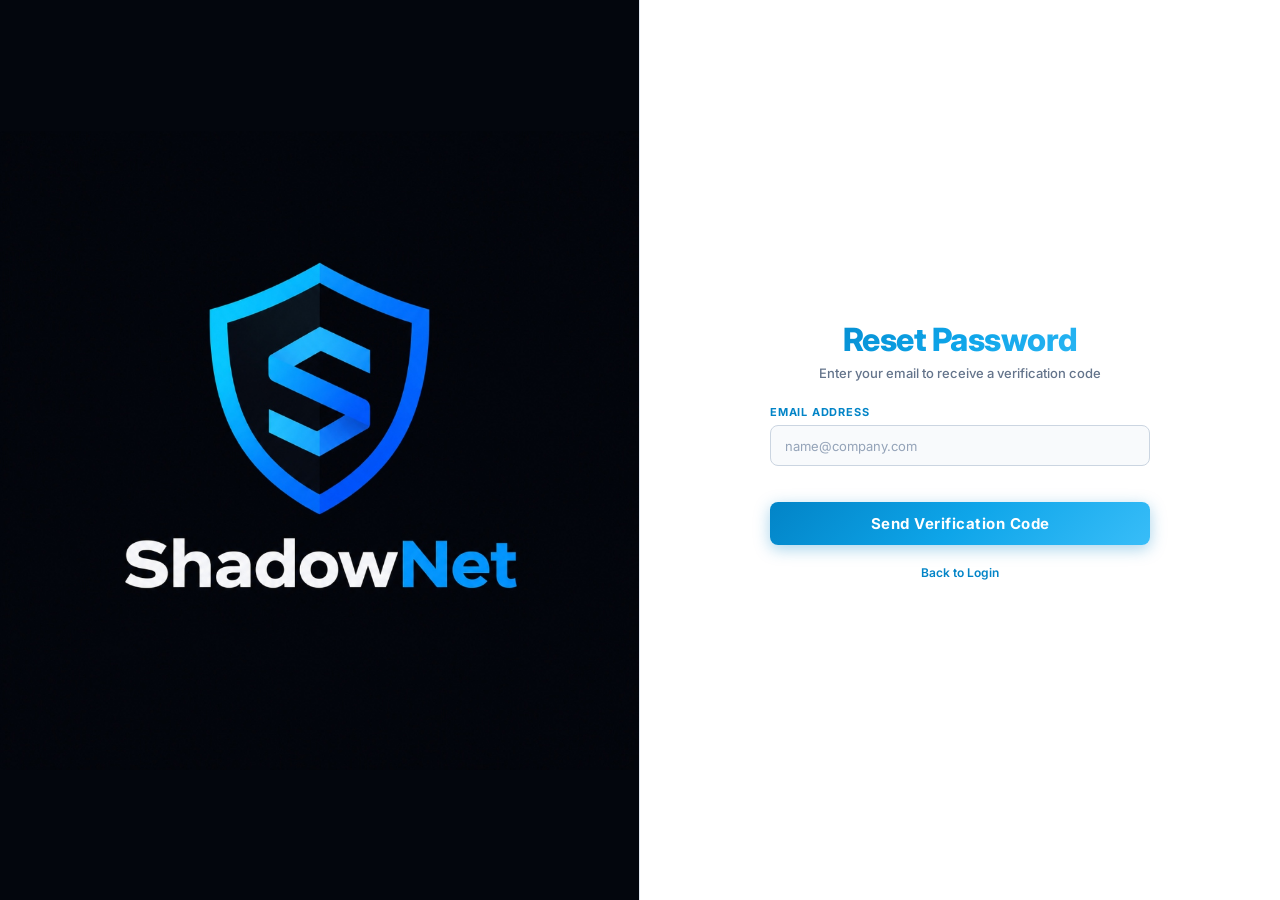
==== ShadowNet-Client/forgot-password.html @ 71306bc4 "ShadowNet: full server + client setup with auth, otp ,admin panel" ====
<!DOCTYPE html>
<html lang="en" dir="ltr">
<head>
    <!-- הגדרות דף בסיסיות -->
    <meta charset="UTF-8">
    <meta name="viewport" content="width=device-width, initial-scale=1.0">
    <title>ShadowNet - Reset Password</title>

    <!-- פונט Inter מבית Google Fonts -->
    <link rel="preconnect" href="https://fonts.googleapis.com">
    <link rel="preconnect" href="https://fonts.gstatic.com" crossorigin>
    <link href="https://fonts.googleapis.com/css2?family=Inter:wght@400;500;600;700;800&display=swap" rel="stylesheet">

    <!-- אייקונים מ-FontAwesome -->
    <link rel="stylesheet" href="https://cdnjs.cloudflare.com/ajax/libs/font-awesome/6.4.0/css/all.min.css">

    <!-- סגנון עיצוב ואייקון -->
    <link rel="icon" type="image/png" href="shadownet-shield-logo.png">
    <link rel="stylesheet" href="style.css?v=14">

    <!-- סקריפט אימות משותף -->
    <script src="validation.js?v=3"></script>
</head>
<body>

    <div class="app-card">

        <!-- חלק שמאלי: מיתוג ולוגו המגן -->
        <div class="brand-side">
            <div class="brand-content">
                <div class="logo-container">
                    <img src="shadownet-shield-logo.png" alt="ShadowNet Logo" class="brand-logo-img">
                </div>
                <p class="app-tagline">CYBER SECURITY &amp; VERIFICATION</p>
            </div>
        </div>

        <!-- חלק ימני: טופס איפוס סיסמה ב-3 שלבים -->
        <div class="login-side">

            <div class="login-header">
                <h2 class="login-title">Reset Password</h2>
                <p class="login-subtitle" id="reset-subtitle">Enter your email to receive a verification code</p>
            </div>

            <!-- הודעת סטטוס (שגיאה או הצלחה) -->
            <div id="status-message" class="status-msg" style="display: none;"></div>

            <!-- שלב 1: הזנת כתובת אימייל ושליחת קוד איפוס -->
            <form id="reset-form-step1" onsubmit="return handleSendResetCode(event)" class="login-form">

                <div class="form-field">
                    <label for="reset-email" class="field-label">Email Address</label>
                    <input type="text" id="reset-email" class="field-input"
                           placeholder="name@company.com"
                           autocomplete="email"
                           oninput="liveValidateResetEmail()"
                           onblur="liveValidateResetEmail(true)">
                    <span class="field-error" id="reset-email-error"></span>
                </div>

                <button type="submit" class="submit-btn" id="send-code-btn">Send Verification Code</button>

                <div class="back-to-login-box">
                    <a href="login.html" class="back-link">Back to Login</a>
                </div>
            </form>

            <!-- שלב 2: הזנת קוד האימות בן 6 ספרות -->
            <form id="reset-form-step2" onsubmit="return handleVerifyResetCode(event)" class="login-form" style="display: none;">

                <div class="otp-box">
                    <p class="otp-desc">
                        A 6-digit code was sent to <strong id="reset-target-email-display" class="otp-email-highlight">user@email.com</strong>
                    </p>

                    <!-- שעון ספירה לאחור של 10 דקות -->
                    <div class="otp-timer-box" id="reset-otp-timer-box">
                        <i class="fa-regular fa-clock"></i> Code expires in: <span id="reset-otp-timer-countdown">10:00</span>
                    </div>

                    <!-- 6 קוביות להזנת הקוד -->
                    <div class="otp-boxes-container" id="reset-otp-boxes" dir="ltr">
                        <input type="text" class="otp-box-digit" maxlength="1" inputmode="numeric" pattern="[0-9]" data-index="0" autocomplete="off">
                        <input type="text" class="otp-box-digit" maxlength="1" inputmode="numeric" pattern="[0-9]" data-index="1" autocomplete="off">
                        <input type="text" class="otp-box-digit" maxlength="1" inputmode="numeric" pattern="[0-9]" data-index="2" autocomplete="off">
                        <input type="text" class="otp-box-digit" maxlength="1" inputmode="numeric" pattern="[0-9]" data-index="3" autocomplete="off">
                        <input type="text" class="otp-box-digit" maxlength="1" inputmode="numeric" pattern="[0-9]" data-index="4" autocomplete="off">
                        <input type="text" class="otp-box-digit" maxlength="1" inputmode="numeric" pattern="[0-9]" data-index="5" autocomplete="off">
                    </div>

                    <!-- פעולות חזרה ושליחה חוזרת -->
                    <div class="otp-actions">
                        <button type="button" class="back-step-btn" onclick="backToResetStep1()">← Change email</button>
                        <button type="button" id="reset-resend-code-btn" class="resend-btn" onclick="resendResetOtpCode()">Resend code</button>
                    </div>
                </div>

                <button type="submit" class="submit-btn" id="reset-otp-submit-btn">Verify Code</button>
            </form>

            <!-- שלב 3: הזנת סיסמה חדשה ואישורה -->
            <form id="reset-form-step3" onsubmit="return handleSetNewPassword(event)" class="login-form" style="display: none;">

                <!-- שדה סיסמה חדשה עם סרגל חוזק -->
                <div class="form-field">
                    <label for="new-password" class="field-label">New Password</label>
                    <div class="password-box">
                        <input type="password" id="new-password" class="field-input"
                               placeholder="••••••••"
                               autocomplete="new-password"
                               oninput="liveValidateNewPassword()"
                               onblur="liveValidateNewPassword(true)">
                        <button type="button" class="eye-btn" id="new-password-eye" onclick="toggleVisibility('new-password', 'new-password-eye', event)" title="Show/Hide password" aria-label="Toggle password visibility">
                            <svg class="eye-svg" viewBox="0 0 24 24" fill="none" stroke="currentColor" stroke-width="2" stroke-linecap="round" stroke-linejoin="round">
                                <path d="M1 12s4-8 11-8 11 8 11 8-4 8-11 8-11-8-11-8z"></path>
                                <circle cx="12" cy="12" r="3"></circle>
                            </svg>
                        </button>
                    </div>
                    <!-- סרגל חוזק -->
                    <div class="pass-strength-wrap" id="pass-strength-wrap" style="display:none;">
                        <div class="pass-strength-bar">
                            <div class="pass-strength-fill" id="pass-strength-fill"></div>
                        </div>
                        <span class="pass-hint" id="pass-hint"></span>
                    </div>
                    <span class="field-error" id="new-password-error"></span>
                </div>

                <!-- שדה אישור סיסמה חדשה -->
                <div class="form-field">
                    <label for="confirm-password" class="field-label">Confirm New Password</label>
                    <div class="password-box">
                        <input type="password" id="confirm-password" class="field-input"
                               placeholder="••••••••"
                               autocomplete="new-password"
                               oninput="liveValidateConfirmPassword()"
                               onblur="liveValidateConfirmPassword(true)">
                        <button type="button" class="eye-btn" id="confirm-password-eye" onclick="toggleVisibility('confirm-password', 'confirm-password-eye', event)" title="Show/Hide password" aria-label="Toggle password visibility">
                            <svg class="eye-svg" viewBox="0 0 24 24" fill="none" stroke="currentColor" stroke-width="2" stroke-linecap="round" stroke-linejoin="round">
                                <path d="M1 12s4-8 11-8 11 8 11 8-4 8-11 8-11-8-11-8z"></path>
                                <circle cx="12" cy="12" r="3"></circle>
                            </svg>
                        </button>
                    </div>
                    <span class="field-error" id="confirm-password-error"></span>
                </div>

                <!-- כפתור שמירת סיסמה חדשה וכניסה -->
                <button type="submit" class="submit-btn" id="reset-submit-btn">Update Password &amp; Login</button>

                <div class="back-to-login-box">
                    <a href="login.html" class="back-link">Back to Login</a>
                </div>
            </form>

        </div>

    </div>

    <!-- לוגיקת JavaScript של דף איפוס הסיסמה -->
    <script>
        // כתובת השרת
        const API_BASE = (window.location.port === '5000') ? window.location.origin : 'http://localhost:5000';

        let pendingResetEmail = ""; // האימייל שעבורו מאפסים
        let verifiedResetCode = ""; // הקוד שאומת

        // הצגת הודעת סטטוס
        function showMessage(text, isError = false) {
            const msgEl = document.getElementById("status-message");
            if (msgEl) {
                msgEl.innerText = text;
                msgEl.className = "status-msg " + (isError ? "status-error" : "status-success");
                msgEl.style.display = "block";
            }
        }

        // בדיקת תקינות אימייל בזמן אמת (שלב 1)
        function liveValidateResetEmail(force = false) {
            const el = document.getElementById("reset-email");
            const err = document.getElementById("reset-email-error");
            const val = el.value.trim();

            if (!val) {
                if (force) { setFieldError(el, err, "Please enter your email address"); return false; }
                clearField(el, err); return true;
            }

            const check = isValidEmail(val);
            if (!check.ok) {
                setFieldError(el, err, check.msg);
                return false;
            }
            setFieldOk(el, err);
            return true;
        }

        // בדיקת תקינות סיסמה חדשה בזמן אמת (שלב 3)
        function liveValidateNewPassword(force = false) {
            const el = document.getElementById("new-password");
            const err = document.getElementById("new-password-error");
            const wrap = document.getElementById("pass-strength-wrap");
            const fill = document.getElementById("pass-strength-fill");
            const hint = document.getElementById("pass-hint");
            const val = el.value;

            if (!val) {
                wrap.style.display = 'none';
                if (force) { setFieldError(el, err, "Password is required"); return false; }
                clearField(el, err); return true;
            }

            const check = validatePasswordRules(val);
            if (!check.ok) {
                wrap.style.display = 'none';
                setFieldError(el, err, check.msg);
                return false;
            }

            // עדכון סרגל חוזק
            wrap.style.display = 'block';
            fill.style.width = (check.score / 5 * 100) + '%';
            fill.style.background = check.strength.color;
            hint.innerText = check.strength.label;
            hint.style.color = check.strength.color;

            setFieldOk(el, err);
            liveValidateConfirmPassword();
            return true;
        }

        // בדיקת התאמת אישור סיסמה חדשה (שלב 3)
        function liveValidateConfirmPassword(force = false) {
            const el = document.getElementById("confirm-password");
            const err = document.getElementById("confirm-password-error");
            const passVal = document.getElementById("new-password").value;
            const val = el.value;

            if (!val) {
                if (force) { setFieldError(el, err, "Please confirm your password"); return false; }
                clearField(el, err); return true;
            }
            if (val !== passVal) {
                setFieldError(el, err, "Passwords do not match");
                return false;
            }
            setFieldOk(el, err);
            return true;
        }

        // שלב 1: שליחת קוד אימות לאיפוס סיסמה
        async function handleSendResetCode(event) {
            event.preventDefault();

            if (!liveValidateResetEmail(true)) {
                return false;
            }

            const email = document.getElementById("reset-email").value.trim();
            const btn = document.getElementById("send-code-btn");

            btn.disabled = true;
            btn.innerText = "Sending code...";

            try {
                const response = await fetch(`${API_BASE}/api/auth/reset-send-code`, {
                    method: 'POST',
                    headers: { 'Content-Type': 'application/json' },
                    body: JSON.stringify({ email: email })
                });

                const data = await response.json();

                if (response.ok && data.success) {
                    pendingResetEmail = email;
                    document.getElementById("reset-target-email-display").innerText = email;
                    document.getElementById("reset-form-step1").style.display = "none";
                    document.getElementById("reset-form-step2").style.display = "block";
                    document.getElementById("reset-subtitle").innerText = "Enter the 6-digit code sent to your email";
                    showMessage("✓ Verification code sent! Check your email inbox.", false);

                    setupResetOtpBoxes("reset-otp-boxes", () => {
                        document.getElementById("reset-otp-submit-btn").focus();
                    });
                    startResetOtpCountdown();
                } else {
                    showMessage("✗ " + (data.message || "Error sending verification code."), true);
                    btn.disabled = false;
                    btn.innerText = "Send Verification Code";
                }
            } catch (err) {
                console.error(err);
                showMessage("✗ Connection error: " + err.message, true);
                btn.disabled = false;
                btn.innerText = "Send Verification Code";
            }

            return false;
        }

        // שלב 2: אימות קוד האיפוס בלבד
        async function handleVerifyResetCode(event) {
            event.preventDefault();

            const code = getResetEnteredOtp("reset-otp-boxes");
            const btn = document.getElementById("reset-otp-submit-btn");

            if (!code || code.length !== 6) {
                showMessage("Please enter all 6 digits.", true);
                return false;
            }

            btn.disabled = true;
            btn.innerText = "Verifying code...";

            try {
                const response = await fetch(`${API_BASE}/api/auth/verify-reset-code`, {
                    method: 'POST',
                    headers: { 'Content-Type': 'application/json' },
                    body: JSON.stringify({ email: pendingResetEmail, code: code })
                });

                const data = await response.json();

                if (response.ok && data.success) {
                    verifiedResetCode = code;
                    if (resetOtpTimerInterval) clearInterval(resetOtpTimerInterval);

                    document.getElementById("reset-form-step2").style.display = "none";
                    document.getElementById("reset-form-step3").style.display = "block";
                    document.getElementById("reset-subtitle").innerText = "Create your new password below";
                    showMessage("✓ Code verified successfully! Now choose your new password.", false);
                    setTimeout(() => document.getElementById("new-password").focus(), 100);
                } else {
                    showMessage("✗ " + (data.message || "Invalid or expired code. Please try again."), true);
                    btn.disabled = false;
                    btn.innerText = "Verify Code";
                }
            } catch (err) {
                console.error(err);
                showMessage("✗ Connection error: " + err.message, true);
                btn.disabled = false;
                btn.innerText = "Verify Code";
            }

            return false;
        }

        // שלב 3: שמירת סיסמה חדשה במסד הנתונים
        async function handleSetNewPassword(event) {
            event.preventDefault();

            const passOk = liveValidateNewPassword(true);
            const confirmOk = liveValidateConfirmPassword(true);
            if (!passOk || !confirmOk) {
                showMessage("Please fix the highlighted errors above.", true);
                return false;
            }

            const pass = document.getElementById("new-password").value;
            const btn = document.getElementById("reset-submit-btn");

            btn.disabled = true;
            btn.innerText = "Updating password...";

            try {
                const response = await fetch(`${API_BASE}/api/auth/reset-password`, {
                    method: 'POST',
                    headers: { 'Content-Type': 'application/json' },
                    body: JSON.stringify({
                        email: pendingResetEmail,
                        code: verifiedResetCode,
                        newPassword: pass
                    })
                });

                const data = await response.json();

                if (response.ok && data.success) {
                    showMessage("✓ Password updated successfully! Redirecting to login...", false);
                    setTimeout(() => {
                        window.location.href = "login.html";
                    }, 1400);
                } else {
                    showMessage("✗ " + (data.message || "Error updating password."), true);
                    btn.disabled = false;
                    btn.innerText = "Update Password & Login";
                }
            } catch (err) {
                console.error(err);
                showMessage("✗ Connection error: " + err.message, true);
                btn.disabled = false;
                btn.innerText = "Update Password & Login";
            }

            return false;
        }

        // ניהול טיימר ספירה לאחור של 10 דקות עבור קוד האיפוס
        let resetOtpTimerSeconds = 600;
        let resetOtpTimerInterval = null;

        function startResetOtpCountdown() {
            if (resetOtpTimerInterval) clearInterval(resetOtpTimerInterval);
            resetOtpTimerSeconds = 600;
            updateResetOtpTimerDisplay();

            const timerBox = document.getElementById("reset-otp-timer-box");
            if (timerBox) timerBox.className = "otp-timer-box";
            setResetOtpInputsDisabled(false);

            resetOtpTimerInterval = setInterval(() => {
                resetOtpTimerSeconds--;
                updateResetOtpTimerDisplay();

                if (resetOtpTimerSeconds <= 60 && resetOtpTimerSeconds > 0 && timerBox) {
                    timerBox.classList.add("timer-warning");
                }

                if (resetOtpTimerSeconds <= 0) {
                    clearInterval(resetOtpTimerInterval);
                    resetOtpTimerInterval = null;
                    if (timerBox) {
                        timerBox.classList.remove("timer-warning");
                        timerBox.classList.add("timer-expired");
                    }
                    setResetOtpInputsDisabled(true);
                    showMessage("⚠️ Verification code expired. Please click 'Resend code'.", true);
                }
            }, 1000);
        }

        function updateResetOtpTimerDisplay() {
            const countdownEl = document.getElementById("reset-otp-timer-countdown");
            if (!countdownEl) return;
            const mins = Math.floor(Math.max(0, resetOtpTimerSeconds) / 60);
            const secs = Math.max(0, resetOtpTimerSeconds) % 60;
            countdownEl.innerText = `${mins.toString().padStart(2, '0')}:${secs.toString().padStart(2, '0')}`;
        }

        function setResetOtpInputsDisabled(disabled) {
            const digits = document.querySelectorAll("#reset-otp-boxes .otp-box-digit");
            digits.forEach(d => d.disabled = disabled);
            const btn = document.getElementById("reset-otp-submit-btn");
            if (btn) btn.disabled = disabled;
        }

        // אתחול 6 קוביות הקוד
        function setupResetOtpBoxes(containerId, onCompleteCallback) {
            const container = document.getElementById(containerId);
            if (!container) return;
            const inputs = container.querySelectorAll(".otp-box-digit");

            inputs.forEach((input, index) => {
                input.value = "";
                input.classList.remove("filled");
                input.disabled = false;

                input.oninput = () => {
                    const val = input.value.replace(/[^0-9]/g, "");
                    input.value = val ? val[val.length - 1] : "";
                    if (input.value) {
                        input.classList.add("filled");
                        if (index < inputs.length - 1) inputs[index + 1].focus();
                    } else {
                        input.classList.remove("filled");
                    }
                    const fullCode = getResetEnteredOtp(containerId);
                    if (fullCode.length === 6 && onCompleteCallback) onCompleteCallback(fullCode);
                };

                input.onkeydown = (e) => {
                    if (e.key === "Backspace") {
                        if (!input.value && index > 0) {
                            inputs[index - 1].value = "";
                            inputs[index - 1].classList.remove("filled");
                            inputs[index - 1].focus();
                        } else {
                            input.value = "";
                            input.classList.remove("filled");
                        }
                    } else if (e.key === "ArrowLeft" && index > 0) {
                        inputs[index - 1].focus();
                    } else if (e.key === "ArrowRight" && index < inputs.length - 1) {
                        inputs[index + 1].focus();
                    }
                };

                input.onpaste = (e) => {
                    e.preventDefault();
                    const pasteData = (e.clipboardData || window.clipboardData).getData("text").replace(/[^0-9]/g, "");
                    if (pasteData) {
                        inputs.forEach((box, idx) => {
                            box.value = idx < pasteData.length ? pasteData[idx] : "";
                            box.classList.toggle("filled", !!box.value);
                        });
                        const nextFocus = Math.min(pasteData.length, inputs.length - 1);
                        inputs[nextFocus].focus();
                        const fullCode = getResetEnteredOtp(containerId);
                        if (fullCode.length === 6 && onCompleteCallback) onCompleteCallback(fullCode);
                    }
                };
            });

            setTimeout(() => inputs[0].focus(), 100);
        }

        function getResetEnteredOtp(containerId) {
            const container = document.getElementById(containerId);
            if (!container) return "";
            let code = "";
            container.querySelectorAll(".otp-box-digit").forEach(inp => code += inp.value);
            return code;
        }

        // חזרה לשלב 1 (הזנת אימייל)
        function backToResetStep1() {
            if (resetOtpTimerInterval) clearInterval(resetOtpTimerInterval);
            document.getElementById("reset-form-step2").style.display = "none";
            document.getElementById("reset-form-step1").style.display = "block";
            document.getElementById("reset-subtitle").innerText = "Enter your email to receive a verification code";
            const btn = document.getElementById("send-code-btn");
            btn.disabled = false;
            btn.innerText = "Send Verification Code";
            const msgEl = document.getElementById("status-message");
            if (msgEl) msgEl.style.display = "none";
        }

        // שליחת קוד חוזרת
        async function resendResetOtpCode() {
            const resendBtn = document.getElementById("reset-resend-code-btn");
            resendBtn.disabled = true;
            resendBtn.innerText = "Sending...";

            try {
                const response = await fetch(`${API_BASE}/api/auth/resend-code`, {
                    method: 'POST',
                    headers: { 'Content-Type': 'application/json' },
                    body: JSON.stringify({ email: pendingResetEmail, purpose: 'reset' })
                });
                const data = await response.json();
                if (response.ok && data.success) {
                    showMessage("✓ A new verification code was sent to your email!", false);
                    startResetOtpCountdown();
                    setupResetOtpBoxes("reset-otp-boxes");
                } else {
                    showMessage("✗ " + (data.message || "Error resending code."), true);
                }
            } catch (err) {
                showMessage("✗ Connection error: " + err.message, true);
            }

            setTimeout(() => {
                resendBtn.disabled = false;
                resendBtn.innerText = "Resend code";
            }, 5000);
        }
    </script>

</body>
</html>
---- ShadowNet-Client/style.css ----
* { /* איפוס כללי לכל הרכיבים בדף */
    box-sizing: border-box; /* הכללת מסגרות ושוליים בחישוב גודל הרכיב */
    margin: 0; /* איפוס שוליים חיצוניים */
    padding: 0; /* איפוס שוליים פנימיים */
    font-family: 'Inter', -apple-system, BlinkMacSystemFont, sans-serif; /* הגדרת הפונט הראשי */
}

html, body { /* הגדרת ממדי המסך הראשי של הדפדפן */
    width: 100vw; /* רוחב מסך מלא */
    height: 100vh; /* גובה מסך מלא מדויק */
    max-height: 100vh; /* מניעת חריגת גובה */
    overflow: hidden; /* מניעה מוחלטת של פסי גלילה במסך */
    background-color: #ffffff; /* רקע בסיסי */
}

body { /* עיצוב גוף המסמך הראשי */
    display: flex; /* שימוש ב-Flexbox לפריסה אופקית */
    width: 100vw; /* רוחב מלא של החלון */
    height: 100vh; /* גובה מלא של החלון */
    overflow: hidden; /* ביטול גלילה */
}

.app-card { /* מעטפת המערכת הראשית הפרוסה על כל המסך (חלוקה שווה: 50% תמונה, 50% לוגין) */
    display: flex; /* הצגת שני החצאים זה לצד זה */
    width: 100vw; /* פריסה על 100% מרוחב החלון */
    height: 100vh; /* פריסה על 100% מגובה החלון */
    border-radius: 0; /* ללא פינות מעוגלות */
    box-shadow: none; /* ללא צל חיצוני */
    border: none; /* ללא מסגרות */
    overflow: hidden; /* מניעת גלילה */
}

/* ========================================================================= */
/* אזור שמאל - בדיוק 50% מהמסך עם הלוגו החדש (מגן ShadowNet) */
/* ========================================================================= */
.brand-side { /* צד שמאל - תופס בדיוק חצי מסך */
    width: 50vw; /* בדיוק 50% מרוחב המסך לחלוקת חצי-חצי */
    flex: 0 0 50vw; /* קיבוע רוחב של 50% בדיוק ללא כיווץ */
    height: 100vh; /* גובה מסך מלא */
    background-color: #03060d; /* צבע שחור התואם בדיוק את רקע תמונת הלוגו */
    display: flex; /* תצוגת פלקס */
    flex-direction: column; /* סידור אנכי */
    justify-content: center; /* מרכוז אנכי */
    align-items: center; /* מרכוז אופקי */
    position: relative; /* מיקום יחסי עבור שכבות */
    overflow: hidden; /* חיתוך תוכן חורג */
    padding: 0; /* ללא ריווח פנימי */
    border-right: 1px solid #e2e8f0; /* קו הפרדה עדין ונקי בדיוק באמצע המסך */
}

.brand-content { /* מעטפת שקופה שמכסה את כל הצד השמאלי */
    width: 100%; /* רוחב מלא של הצד השמאלי */
    height: 100%; /* גובה מלא של הצד השמאלי */
    display: flex; /* תצוגת פלקס */
    flex-direction: column; /* סידור אנכי */
    justify-content: center; /* מרכוז אנכי */
    align-items: center; /* מרכוז אופקי */
    position: relative; /* מיקום יחסי */
}

.logo-container { /* מיכל הלוגו שממלא את כל הצד השמאלי */
    width: 100%; /* רוחב מלא */
    height: 100%; /* גובה מלא */
    display: flex; /* מרכוז בפלקס */
    justify-content: center; /* מרכוז אופקי */
    align-items: center; /* מרכוז אנכי */
    position: absolute; /* מיקום מוחלט כדי למלא את כל השטח */
    top: 0; /* הצמדה לראש */
    left: 0; /* הצמדה לשמאל */
}

.brand-logo-img { /* תמונת הלוגו החדשה עם המגן של ShadowNet */
    width: 100%; /* רוחב מלא */
    height: 100%; /* גובה מלא */
    object-fit: contain; /* הצגת כל הלוגו בשלמותו במרכז ללא חיתוך */
    object-position: center; /* מרכוז מושלם של התמונה */
    display: block; /* תצוגת בלוק */
}

.app-tagline { /* כיתוב סלוגן בתחתית הלוגו במידת הצורך */
    display: none; /* מוסתר כדי להבטיח מראה נקי וממוקד בלוגו */
}

/* ========================================================================= */
/* אזור ימין - בדיוק 50% מהמסך, רקע לבן עם טופס התחברות צר, אלגנטי ומדויק */
/* ========================================================================= */
.login-side { /* צד ימין - בדיוק 50% מהמסך, רקע לבן נקי */
    width: 50vw; /* בדיוק 50% מרוחב המסך לחלוקת חצי-חצי */
    flex: 0 0 50vw; /* קיבוע רוחב של 50% בדיוק ללא כיווץ */
    height: 100vh; /* גובה מסך מלא */
    background-color: #ffffff; /* רקע לבן נקי כפי שביקשת */
    display: flex; /* סידור בפלקס */
    flex-direction: column; /* סידור אנכי */
    justify-content: center; /* מרכוז מושלם לגובה ללא צורך בגלילה */
    align-items: center; /* מרכוז אופקי של הטופס הצר במרכז החצי הימני */
    padding: 20px 40px; /* ריווח פנימי נעים */
    overflow: hidden; /* מניעה מוחלטת של פסי גלילה */
    position: relative; /* מיקום יחסי */
}

.login-header { /* אזור הכותרת של הטופס - צר וממורכז */
    width: 100%; /* רוחב מלא של המיכל */
    max-width: 380px; /* רוחב צר ואלגנטי לבקשתך */
    text-align: center; /* יישור למרכז */
    margin-bottom: 24px; /* מרווח תחתון עדין */
}

.login-title { /* כותרת ראשית מעוצבת בצבעי מדרג הלוגו של ShadowNet */
    font-size: 32px; /* גודל פונט מאוזן ומרשים */
    font-weight: 800; /* עובי מודגש מאוד */
    background: linear-gradient(135deg, #0284c7 0%, #0ea5e9 50%, #38bdf8 100%); /* מדרג צבעי הלוגו הכחול */
    -webkit-background-clip: text; /* חיתוך הרקע לתוך הטקסט */
    -webkit-text-fill-color: transparent; /* הפיכת הפונט לשקוף עבור הגרדיאנט */
    background-clip: text; /* תמיכה סטנדרטית */
    letter-spacing: -0.5px; /* צפיפות אותיות מודרנית */
    margin-bottom: 6px; /* מרווח תחתון */
}

.login-subtitle { /* תת כותרת מתחת לשם המערכת */
    font-size: 13px; /* גודל טקסט עדין וקריא */
    color: #64748b; /* צבע אפור אלגנטי על רקע לבן */
    font-weight: 500; /* עובי פונט בינוני */
}

.signup-link { /* קישור מעבר בין הדפים */
    color: #0284c7; /* צבע כחול מותאם בדיוק ללוגו */
    font-weight: 700; /* עובי מודגש */
    text-decoration: none; /* ללא קו תחתון */
    transition: color 0.2s ease; /* מעבר חלק */
}

.signup-link:hover { /* מעבר עכבר על הקישור */
    color: #0ea5e9; /* גוון תכלת בהיר יותר */
    text-decoration: underline; /* קו תחתון בריחוף */
}

.login-form { /* טופס ההתחברות וההרשמה - צר ומדויק */
    width: 100%; /* רוחב מלא של המיכל */
    max-width: 380px; /* רוחב צר ואלגנטי כפי שביקשת */
}

.form-field { /* מעטפת שדה קלט */
    width: 100%; /* רוחב מלא */
    text-align: left; /* יישור לשמאל לשדות אנגלית */
    margin-bottom: 15px; /* מרווח תחתון מותאם ללא גלילה */
}

.field-label { /* תווית מעל שדה הקלט - בצבע כחול הלוגו */
    display: block; /* שורה נפרדת */
    font-size: 11px; /* גודל טקסט עדין ומדויק */
    font-weight: 700; /* עובי מודגש */
    color: #0284c7; /* צבע כחול הלוגו */
    margin-bottom: 6px; /* מרווח מהשדה */
    text-transform: uppercase; /* אותיות גדולות באנגלית */
    letter-spacing: 0.8px; /* רווח אותיות יוקרתי */
}

.password-box { /* מעטפת שדה סיסמה עם אייקון עין */
    position: relative; /* מיקום יחסי להצבת העין */
    display: flex; /* סידור אופקי */
    align-items: center; /* מרכוז אנכי */
    width: 100%; /* רוחב מלא */
}

.password-box .field-input { /* שדה סיסמה בתוך המעטפת - מרווח לאייקון העין */
    padding-right: 42px; /* מרווח ימני כדי שהעין לא תכסה את הטקסט */
}

.field-input { /* שדות הזנת המידע - עיצוב נקי וצר על רקע לבן */
    width: 100%; /* רוחב מלא */
    padding: 11px 14px; /* ריווח פנימי נוח */
    background-color: #f8fafc; /* רקע אפור בהיר מאוד על לבן */
    border: 1.5px solid #cbd5e1; /* מסגרת אפורה עדינה */
    border-radius: 8px; /* פינות מעוגלות */

    font-size: 14px; /* גודל פונט הקלדה */
    color: #0f172a; /* צבע טקסט כהה קריא וברור על רקע לבן */
    outline: none; /* הסרת מסגרת דפדפן ברירת מחדל */
    transition: all 0.2s ease; /* אנימציית מעבר חלקה */
}

/* ביטול אייקון העין השחור המובנה של דפדפני Edge ו-Windows */
.field-input::-ms-reveal,
.field-input::-ms-clear {
    display: none !important;
    width: 0 !important;
    height: 0 !important;
}

/* ביטול כפתורי מילוי אוטומטי מובנים */
.field-input::-webkit-contacts-auto-fill-button,
.field-input::-webkit-credentials-auto-fill-button {
    visibility: hidden;
    pointer-events: none;
    position: absolute;
    right: 0;
}

.field-input::placeholder { /* עיצוב טקסט הרמז בתוך השדה */
    color: #94a3b8; /* צבע אפור אלגנטי */
    font-size: 13px; /* גודל טקסט הרמז */
}

.field-input:focus { /* בעת פוקוס והקלדה בשדה */
    border-color: #0284c7; /* מסגרת כחולה בוהקת בצבע הלוגו */
    background-color: #ffffff; /* רקע לבן צח בפוקוס */
    box-shadow: 0 0 0 3px rgba(2, 132, 199, 0.15); /* הילה כחולה עדינה */
}

.eye-btn { /* כפתור הצגה והסתרת סיסמה - כפתור לחיץ נקי ומדויק */
    position: absolute; /* מיקום מוחלט בתוך שדה הסיסמה */
    right: 10px; /* הצמדה לצד ימין של השדה */
    top: 50%; /* מרכוז אנכי מדויק */
    transform: translateY(-50%); /* קיזוז אנכי */
    cursor: pointer; /* סמן לחיצה */
    color: #0284c7; /* צבע כחול הלוגו של ShadowNet */
    padding: 6px; /* שטח לחיצה נוח */
    z-index: 25; /* שכבה עליונה מעל שדה הקלט */
    pointer-events: auto; /* מאפשר לחיצה ישירה */
    background: transparent; /* ללא רקע */
    border: none; /* ללא מסגרת */
    outline: none; /* ללא קו מתאר */
    display: inline-flex; /* תצוגת פלקס */
    align-items: center; /* מרכוז אנכי */
    justify-content: center; /* מרכוז אופקי */
    border-radius: 6px; /* פינות מעוגלות */
    transition: all 0.2s ease; /* מעבר חלק בריחוף */
    user-select: none; /* מניעת בחירת טקסט */
    -webkit-user-select: none; /* תמיכה בדפדפני וובקיט */
}

.eye-btn:hover { /* בריחוף מעל כפתור העין */
    color: #0284c7; /* כחול הלוגו */
    background-color: rgba(2, 132, 199, 0.1); /* רקע תכלת שקוף עדין */
}

.eye-svg { /* עיצוב אייקון ה-SVG הפנימי של העין */
    width: 20px; /* רוחב האייקון */
    height: 20px; /* גובה האייקון */
    pointer-events: none; /* מניעת חסימת לחיצה על הכפתור */
    stroke: currentColor; /* צבע קו תואם לצבע הכפתור */
}



.options-row { /* שורת אפשרויות זכור אותי ושכחתי סיסמה */
    display: flex; /* סידור אופקי */
    justify-content: space-between; /* פיזור לקצוות */
    align-items: center; /* מרכוז אנכי */
    font-size: 12px; /* גודל טקסט */
    margin-bottom: 18px; /* מרווח תחתון */
    width: 100%; /* רוחב מלא */
}

.forgot-link { /* קישור לשכחתי סיסמה */
    color: #0284c7; /* צבע כחול הלוגו */
    text-decoration: none; /* ללא קו תחתון */
    font-weight: 600; /* עובי מודגש */
    transition: color 0.2s ease; /* מעבר חלק */
}

.forgot-link:hover { /* מעבר עכבר על קישור שכחתי סיסמה */
    color: #0ea5e9; /* תכלת בהיר */
    text-decoration: underline; /* קו תחתון */
}

.remember-box { /* תיבת זכור אותי */
    display: flex; /* סידור אופקי */
    align-items: center; /* מרכוז אנכי */
    gap: 7px; /* מרווח בין הצ'קבוקס לטקסט */
    color: #475569; /* צבע אפור כהה קריא על רקע לבן */
    cursor: pointer; /* סמן לחיצה */
}

.remember-label { /* טקסט זכור אותי */
    user-select: none; /* מניעת בחירת טקסט */
    font-size: 12px; /* גודל טקסט */
    font-weight: 500; /* עובי פונט */
}

.remember-checkbox { /* תיבת הסימון */
    cursor: pointer; /* סמן לחיצה */
    accent-color: #0284c7; /* צבע כחול הלוגו */
    width: 15px; /* רוחב */
    height: 15px; /* גובה */
}

.submit-btn { /* כפתור שליחת הטופס הראשי - מעוצב בגרדיאנט הלוגו של ShadowNet */
    width: 100%; /* רוחב מלא */
    padding: 12px 18px; /* ריווח פנימי מדויק */
    background: linear-gradient(135deg, #0284c7 0%, #0ea5e9 50%, #38bdf8 100%); /* גרדיאנט הצבעים המדויק של הלוגו */
    color: #ffffff; /* טקסט לבן ברור */
    border: none; /* ללא מסגרת */
    border-radius: 8px; /* פינות מעוגלות */
    font-size: 15px; /* גודל פונט ברור */
    font-weight: 700; /* עובי מודגש */
    cursor: pointer; /* סמן יד */
    transition: all 0.25s ease; /* מעבר חלק */
    box-shadow: 0 4px 16px rgba(2, 132, 199, 0.35); /* צל כחול עדין */
    letter-spacing: 0.5px; /* רווח אותיות */
}

.submit-btn:hover { /* מעבר עכבר על כפתור השליחה */
    background: linear-gradient(135deg, #0369a1 0%, #0284c7 50%, #0ea5e9 100%); /* שינוי מדרג צבעים */
    box-shadow: 0 6px 22px rgba(2, 132, 199, 0.5); /* חיזוק הצל */
    transform: translateY(-2px); /* הגבהה קלה */
}

.submit-btn:disabled { /* כפתור מושבת בעת טעינה */
    background: #cbd5e1; /* צבע אפור בהיר */
    color: #94a3b8; /* טקסט אפור */
    cursor: not-allowed; /* ללא סמן לחיצה */
    box-shadow: none; /* ביטול צל */
    transform: none; /* ביטול הגבהה */
}

/* ========================================================================= */
/* שלב אימות קוד דוא"ל (Email OTP) - מעוצב נקי ואלגנטי כמו דף התחברות רגיל */
/* ========================================================================= */
.otp-box { /* תיבת אימות ה-OTP - עיצוב נקי ויוקרתי המשתלב בטופס */
    background: transparent; /* רקע שקוף נקי להשתלבות מלאה ברקע הלבן */
    border: none; /* ללא מסגרת מגושמת */
    border-radius: 0; /* ללא עיגול חיצוני */
    padding: 0; /* ללא ריפוד מיותר */
    margin-bottom: 20px; /* מרווח תחתון עדין */
    text-align: center; /* יישור למרכז */
    width: 100%; /* רוחב מלא של המיכל */
}

.otp-title { /* כותרת אימות הדוא"ל */
    font-size: 15px; /* גודל פונט מאוזן */
    font-weight: 700; /* עובי מודגש */
    color: #0284c7; /* צבע כחול הלוגו */
    margin-bottom: 6px; /* מרווח תחתון */
    text-transform: uppercase; /* אותיות מודגשות */
    letter-spacing: 0.5px; /* ריווח אותיות */
}

.otp-desc { /* הסבר על קוד האימות */
    font-size: 13px; /* גודל טקסט ברור וקריא */
    color: #64748b; /* צבע אפור אלגנטי על רקע לבן */
    margin-bottom: 12px; /* מרווח תחתון */
    line-height: 1.5; /* גובה שורה מרווח */
    direction: ltr; /* כיווניות שמאל-ימין למניעת היפוך סימני פיסוק */
    text-align: center; /* מרכוז הטקסט */
}

.otp-email-highlight { /* הדגשת כתובת המייל */
    font-weight: 700; /* עובי מודגש */
    color: #0284c7; /* צבע כחול הלוגו */
    word-break: break-all; /* שבירת מילים תקינה */
}

.otp-boxes-container { /* מעטפת ששת קוביות הקוד הנפרדות */
    display: flex; /* סידור אופקי בפלקס */
    justify-content: center; /* מרכוז אופקי של ששת הקוביות */
    align-items: center; /* מרכוז אנכי */
    gap: 8px; /* מרווח מדויק בין כל קובייה לקובייה */
    direction: ltr; /* כיווניות משמאל לימין לספרות הקוד */
    margin: 16px 0; /* מרווח עליון ותחתון */
    width: 100%; /* רוחב מלא */
}

.otp-box-digit { /* קובייה בודדת עבור ספרה אחת של קוד האימות */
    width: 46px; /* רוחב הקובייה */
    height: 54px; /* גובה הקובייה */
    font-size: 24px; /* גודל פונט הספרה */
    font-weight: 800; /* עובי מודגש מאוד לספרה */
    text-align: center; /* מרכוז מושלם של הספרה בתוך הקובייה */
    font-family: Consolas, monospace; /* פונט מונוספייס מתמטי */
    border: 1.5px solid #cbd5e1; /* מסגרת ברירת מחדל אפורה נקייה */
    border-radius: 10px; /* פינות מעוגלות מודרניות */
    color: #0284c7; /* צבע הספרה בכחול הלוגו של ShadowNet */
    background-color: #f8fafc; /* רקע עדין ויוקרתי */
    outline: none; /* הסרת מסגרת דפדפן ברירת מחדל */
    transition: all 0.2s ease; /* מעבר חלק בריחוף ובפוקוס */
    box-shadow: 0 1px 3px rgba(0, 0, 0, 0.05); /* צללית קלה ויוקרתית */
}

.otp-box-digit:focus { /* בעת פוקוס והקלדה בקובייה */
    border-color: #0284c7; /* מסגרת כחולה בוהקת בצבע הלוגו */
    box-shadow: 0 0 0 3px rgba(2, 132, 199, 0.2); /* הילה כחולה יוקרתית */
    background-color: #ffffff; /* רקע לבן צח */
}

.otp-box-digit.filled { /* קובייה המכילה ספרה מוזנת */
    border-color: #0284c7; /* מסגרת כחולה ברורה */
    background-color: #ffffff; /* רקע לבן נקי */
}

.otp-box-digit:disabled { /* קובייה מושבתת כאשר פג תוקף הקוד */
    background-color: #f1f5f9; /* רקע אפור מנוטרל */
    border-color: #e2e8f0; /* מסגרת בהירה מנוטרלת */
    color: #94a3b8; /* ספרה אפורה מנוטרלת */
    cursor: not-allowed; /* ללא סמן עכבר */
}

.otp-timer-box { /* תיבת הצגת טיימר הספירה לאחור של 10 דקות */
    display: inline-flex; /* פלקס פנימי */
    align-items: center; /* מרכוז אנכי */
    justify-content: center; /* מרכוז אופקי */
    gap: 7px; /* מרווח בין האייקון לטקסט */
    font-size: 13px; /* גודל פונט ברור */
    font-weight: 600; /* עובי מודגש */
    color: #0284c7; /* צבע כחול הלוגו */
    background: rgba(2, 132, 199, 0.08); /* רקע תכלת שקוף עדין */
    border: 1px solid rgba(2, 132, 199, 0.25); /* מסגרת תכלת עדינה */
    padding: 6px 14px; /* ריווח פנימי */
    border-radius: 20px; /* עיצוב קפסולה מודרני */
    margin: 8px auto 14px auto; /* מרווחים ממורכזים */
    direction: ltr; /* כיווניות משמאל לימין למניעת היפוך שעון וטקסט באנגלית */
}

.inbox-hint-box { /* תיבת קישור לפתיחת תיבת הדואר הוירטואלית לבדיקות */
    margin: 10px 0 14px 0; /* מרווחים חיצוניים */
    text-align: center; /* מרכוז האלמנט */
}

.open-inbox-link { /* כפתור וקישור מעוצב לפתיחת תיבת הדואר בלשונית חדשה */
    display: inline-flex; /* תצוגת פלקס אופקית */
    align-items: center; /* מרכוז אנכי */
    gap: 7px; /* רווח בין האייקון לטקסט */
    background: #f0f9ff; /* רקע תכלת בהיר עדין */
    color: #0284c7; /* צבע כחול הלוגו של ShadowNet */
    border: 1px solid #bae6fd; /* מסגרת תכלת אלגנטית */
    padding: 7px 15px; /* ריווח פנימי נוח */
    border-radius: 20px; /* עיצוב קפסולה מודרני */
    font-size: 12px; /* גודל טקסט עדין וקריא */
    font-weight: 600; /* עובי מודגש */
    text-decoration: none; /* ללא קו תחתון */
    transition: all 0.2s ease; /* מעבר חלק בריחוף */
    box-shadow: 0 2px 4px rgba(2, 132, 199, 0.08); /* צללית עדינה */
}

.open-inbox-link:hover { /* מעבר עכבר על קישור פתיחת תיבת הדואר */
    background: #e0f2fe; /* רקע מעט כהה יותר */
    border-color: #7dd3fc; /* מסגרת כחולה בולטת יותר */
    transform: translateY(-1px); /* הגבהה קלה */
}

.otp-timer-box i { /* אייקון השעון בתוך הטיימר */
    font-size: 14px; /* גודל האייקון */
}

.otp-timer-box.timer-warning { /* התראת זמן שנותר פחות מדקה */
    color: #ea580c; /* צבע כתום */
    background: #fff7ed; /* רקע כתמתם */
    border-color: #fdba74; /* מסגרת כתומה */
}

.otp-timer-box.timer-expired { /* מצב שבו פג תוקף הקוד לאחר 10 דקות */
    color: #dc2626; /* צבע אדום בולט */
    background: #fef2f2; /* רקע אדמדם */
    border-color: #fca5a5; /* מסגרת אדומה */
}

.otp-actions { /* שורת פעולות נוספות באימות */
    display: flex; /* תצוגת פלקס */
    justify-content: space-between; /* פיזור לצדדים */
    align-items: center; /* מרכוז אנכי */
    font-size: 11px; /* גודל טקסט */
    margin-top: 8px; /* מרווח עליון */
}

.resend-btn { /* כפתור שליחה חוזרת */
    background: none; /* שקוף */
    border: none; /* ללא מסגרת */
    color: #0284c7; /* צבע כחול הלוגו */
    font-size: 11px; /* גודל טקסט */
    font-weight: 600; /* עובי מודגש */
    cursor: pointer; /* סמן יד */
    text-decoration: underline; /* קו תחתון */
}

.resend-btn:hover { /* מעבר עכבר על כפתור שליחה חוזרת */
    color: #0ea5e9; /* כחול בהיר */
}

.resend-btn:disabled { /* מושבת */
    color: #94a3b8; /* אפור */
    cursor: not-allowed; /* ללא לחיצה */
    text-decoration: none; /* ללא קו */
}

.back-step-btn { /* כפתור חזרה לשלב הקודם */
    background: none; /* שקוף */
    border: none; /* ללא מסגרת */
    color: #64748b; /* צבע אפור על לבן */
    font-size: 11px; /* גודל טקסט */
    cursor: pointer; /* סמן יד */
}

.back-step-btn:hover { /* מעבר עכבר על כפתור חזרה */
    color: #0f172a; /* כהה יותר */
    text-decoration: underline; /* קו תחתון */
}

.dev-code-hint { /* תיבת רמז קוד לבדיקות */
    background-color: #f0f9ff; /* רקע תכלת בהיר */
    border: 1px dashed #0284c7; /* מסגרת מקווקוות כחולה */
    border-radius: 8px; /* עיגול פינות */
    padding: 8px 12px; /* ריווח פנימי */
    font-size: 11px; /* גודל טקסט */
    color: #0284c7; /* צבע כחול */
    margin-top: 10px; /* מרווח עליון */
    display: none; /* מוסתר כברירת מחדל */
    direction: rtl; /* עברית */
}

.back-to-login-box { /* קופסת קישור חזרה להתחברות */
    text-align: center; /* מרכוז */
    margin-top: 16px; /* מרווח עליון */
    width: 100%; /* רוחב מלא */
}

.back-link { /* קישור חזרה */
    color: #0284c7; /* צבע כחול הלוגו */
    font-size: 12px; /* גודל פונט */
    font-weight: 600; /* עובי מודגש */
    text-decoration: none; /* ללא קו */
    transition: color 0.2s ease; /* מעבר חלק */
}

.back-link:hover { /* מעבר עכבר */
    color: #0ea5e9; /* כחול בהיר */
    text-decoration: underline; /* קו תחתון */
}

/* ========================================================================= */
/* הודעות סטטוס והצלחה/שגיאה על רקע לבן */
/* ========================================================================= */
.status-msg { /* הודעת משוב כללית */
    width: 100%; /* רוחב מלא של המיכל */
    max-width: 380px; /* רוחב מותאם לגודל הטופס הצר */
    margin-bottom: 14px; /* מרווח תחתון */
    padding: 10px 14px; /* ריווח פנימי */
    border-radius: 8px; /* עיגול פינות */
    font-size: 13px; /* גודל טקסט ברור */
    line-height: 1.4; /* גובה שורה */
    text-align: center; /* מרכוז */
    direction: ltr; /* כיווניות תקינה */
    unicode-bidi: plaintext; /* תמיכה אוטומטית בעברית ובאנגלית ללא היפוך סימני פיסוק */
    word-break: break-word; /* שבירת מילים תקינה */
}


.status-error { /* עיצוב הודעת שגיאה */
    background-color: #fef2f2; /* רקע אדום בהיר מאוד */
    color: #dc2626; /* טקסט אדום כהה קריא על לבן */
    border: 1px solid #fca5a5; /* מסגרת אדומה עדינה */
}

.status-success { /* עיצוב הודעת הצלחה */
    background-color: #f0fdf4; /* רקע ירוק בהיר מאוד */
    color: #16a34a; /* טקסט ירוק כהה קריא על לבן */
    border: 1px solid #86efac; /* מסגרת ירוקה עדינה */
}

/* הודעות שגיאה מתחת לשדות ועיצוב אימות */
.field-error {
    display: block;
    color: #e53e3e;
    font-size: 12px;
    margin-top: 5px;
    min-height: 16px;
    font-weight: 500;
    text-align: left;
    direction: ltr;
}

.field-input.input-invalid {
    border-color: #e53e3e !important;
    box-shadow: 0 0 0 3px rgba(229, 62, 62, 0.18) !important;
}

.field-input.input-valid {
    border-color: #38a169 !important;
    box-shadow: 0 0 0 3px rgba(56, 161, 105, 0.14) !important;
}

.pass-strength-wrap {
    margin-top: 7px;
    width: 100%;
}

.pass-strength-bar {
    height: 5px;
    border-radius: 4px;
    background: #e2e8f0;
    overflow: hidden;
}

.pass-strength-fill {
    height: 100%;
    border-radius: 4px;
    width: 0%;
    transition: width 0.3s ease, background-color 0.3s ease;
}

.pass-hint {
    display: block;
    font-size: 11px;
    margin-top: 4px;
    font-weight: 600;
    text-align: left;
    direction: ltr;
}

/* ========================================================================= */
/* התאמה רספונסיבית למסכים צרים ומובייל */
/* ========================================================================= */
@media (max-width: 900px) { /* מסכים עד 900 פיקסלים */
    html, body { /* גוף המסמך במובייל */
        height: auto; /* ביטול גובה קבוע */
        overflow-y: auto; /* אפשור גלילה במובייל בלבד */
    }

    .app-card { /* הפיכה לפריסה אנכית במובייל */
        flex-direction: column; /* הצבה בטור */
        height: auto; /* גובה מותאם */
    }

    .brand-side { /* צד המיתוג במובייל */
        width: 100vw; /* רוחב מסך מלא */
        flex: 0 0 auto; /* ביטול קיבוע */
        height: 35vh; /* גובה מותאם */
        border-right: none; /* ביטול קו הפרדה ימני */
        border-bottom: 1px solid #e2e8f0; /* קו הפרדה תחתון */
    }

    .brand-logo-img { /* לוגו מותאם במובייל */
        object-fit: contain; /* התאמה נקייה */
    }

    .login-side { /* צד הטפסים במובייל */
        width: 100vw; /* רוחב מסך מלא */
        flex: 0 0 auto; /* ביטול קיבוע */
        height: auto; /* גובה מותאם */
        padding: 30px 20px 40px 20px; /* ריווח מותאם */
        overflow: visible; /* ללא הגבלת גובה */
    }

    .login-header, .login-form, .status-msg { /* רכיבי הטופס במובייל */
        max-width: 100%; /* רוחב מלא במסך קטן */
    }
} /* סיום התאמה רספונסיבית */
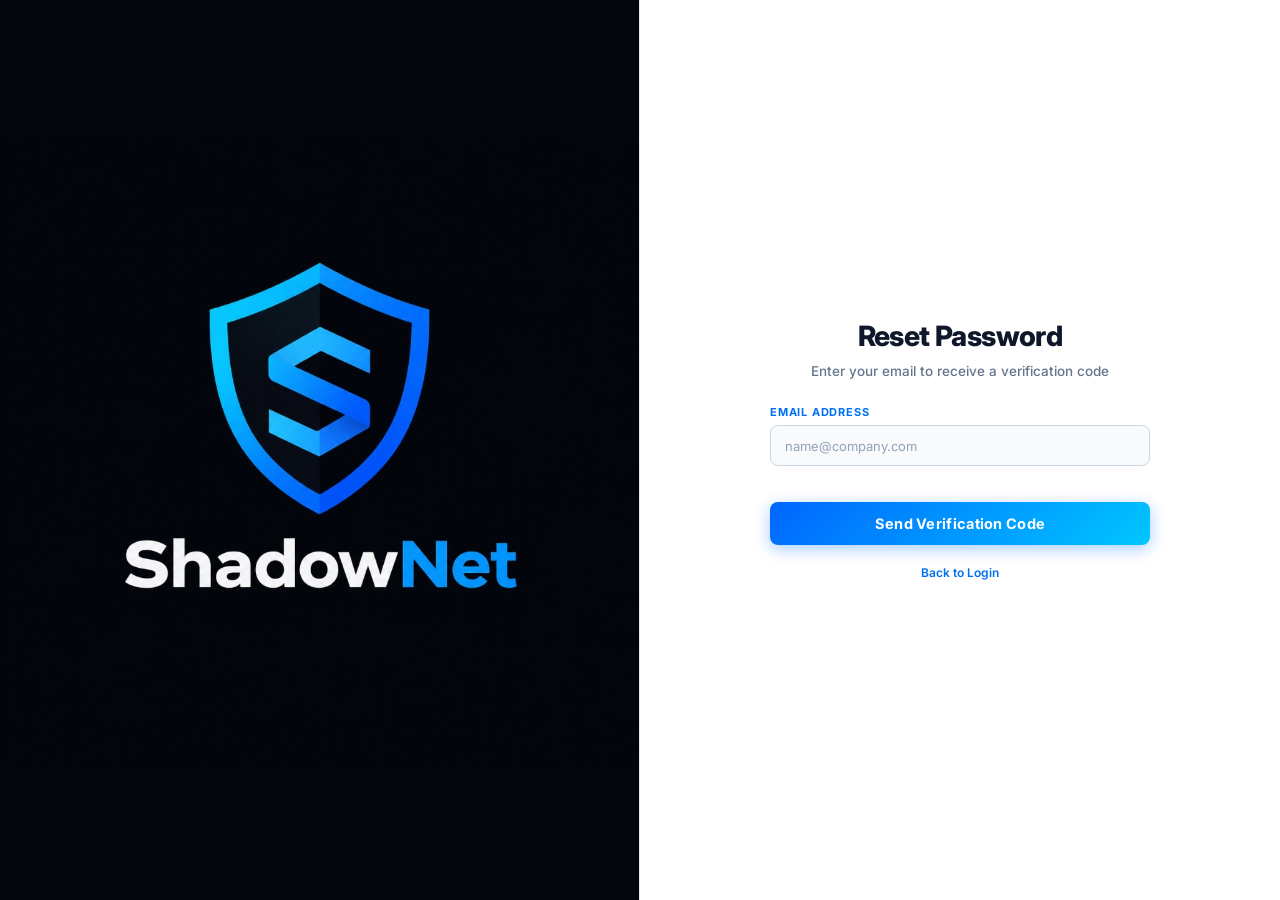
==== commit 72235a06: "feat: dark messaging dashboard with live users, WhatsApp double checkmark, and full Hebrew code docu" ====
--- a/ShadowNet-Client/forgot-password.html
+++ b/ShadowNet-Client/forgot-password.html
@@ -167,66 +167,99 @@
         let pendingResetEmail = ""; // האימייל שעבורו מאפסים
         let verifiedResetCode = ""; // הקוד שאומת
 
-        // הצגת הודעת סטטוס
+        // הצגת הודעת סטטוס בדף
         function showMessage(text, isError = false) {
+            // אלמנט תיבת ההודעה בדף
             const msgEl = document.getElementById("status-message");
             if (msgEl) {
+                // שתילת הטקסט של ההודעה
                 msgEl.innerText = text;
+                // עיצוב בצבע אדום לשגיאה או ירוק להצלחה
                 msgEl.className = "status-msg " + (isError ? "status-error" : "status-success");
+                // הצגת התיבה על המסך
                 msgEl.style.display = "block";
             }
         }
 
-        // בדיקת תקינות אימייל בזמן אמת (שלב 1)
+        // בדיקת תקינות אימייל בזמן אמת שלב 1
         function liveValidateResetEmail(force = false) {
+            // שדה קלט האימייל
             const el = document.getElementById("reset-email");
+            // אלמנט הודעת השגיאה
             const err = document.getElementById("reset-email-error");
+            // קריאת הערך ללא רווחים
             const val = el.value.trim();
 
+            // אם השדה ריק
             if (!val) {
+                // אכיפת מילוי השדה בעת לחיצה
                 if (force) { setFieldError(el, err, "Please enter your email address"); return false; }
+                // ניקוי סימון שגיאה
                 clearField(el, err); return true;
             }
 
+            // בדיקת מבנה האימייל מול פונקציית האימות
             const check = isValidEmail(val);
+            // אם המבנה אינו חוקי מציגים שגיאה
             if (!check.ok) {
                 setFieldError(el, err, check.msg);
                 return false;
             }
+            // סימון ירוק ותקין
             setFieldOk(el, err);
             return true;
         }
 
-        // בדיקת תקינות סיסמה חדשה בזמן אמת (שלב 3)
+        // בדיקת תקינות סיסמה חדשה בזמן אמת שלב 3
         function liveValidateNewPassword(force = false) {
+            // שדה הסיסמה החדשה
             const el = document.getElementById("new-password");
+            // אלמנט הודעת השגיאה מתחת לשדה
             const err = document.getElementById("new-password-error");
+            // מעטפת סרגל חוזק הסיסמה
             const wrap = document.getElementById("pass-strength-wrap");
+            // פס המילוי של חוזק הסיסמה
             const fill = document.getElementById("pass-strength-fill");
+            // כיתוב רמת חוזק הסיסמה
             const hint = document.getElementById("pass-hint");
+            // קריאת הערך שהמשתמש הקליד
             const val = el.value;
 
+            // אם השדה ריק
             if (!val) {
+                // הסתרת סרגל החוזק
                 wrap.style.display = 'none';
+                // אכיפת מילוי השדה
                 if (force) { setFieldError(el, err, "Password is required"); return false; }
+                // ניקוי שגיאה
                 clearField(el, err); return true;
             }
 
+            // בדיקת חוקי חוזק הסיסמה
             const check = validatePasswordRules(val);
+            // אם הסיסמה אינה עומדת בדרישות
             if (!check.ok) {
+                // הסתרת סרגל החוזק
                 wrap.style.display = 'none';
+                // הצגת הודעת השגיאה
                 setFieldError(el, err, check.msg);
                 return false;
             }
 
-            // עדכון סרגל חוזק
+            // הצגת סרגל החוזק
             wrap.style.display = 'block';
+            // עדכון רוחב פס המילוי לפי הציון
             fill.style.width = (check.score / 5 * 100) + '%';
+            // עדכון צבע הסרגל
             fill.style.background = check.strength.color;
+            // עדכון תווית החוזק
             hint.innerText = check.strength.label;
+            // עדכון צבע התווית
             hint.style.color = check.strength.color;
 
+            // סימון ירוק ותקין
             setFieldOk(el, err);
+            // בדיקת התאמת שדה אישור הסיסמה
             liveValidateConfirmPassword();
             return true;
         }
--- a/ShadowNet-Client/style.css
+++ b/ShadowNet-Client/style.css
@@ -1,3 +1,15 @@
+:root {
+    /* צבעי המותג המדויקים מלוגו המגן של ShadowNet */
+    --logo-blue: #0070f3; /* כחול רויאל חשמלי של המגן */
+    --logo-blue-deep: #0056cc; /* כחול עמוק להרחפה */
+    --logo-cyan: #00c6ff; /* תכלת / ציאן ניאון בוהק מהלוגו */
+    --logo-cyan-glow: #38bdf8; /* תכלת שמיים בוהק */
+    --logo-gradient: linear-gradient(135deg, #0066ff 0%, #00c6ff 100%); /* גרדיאנט המגן וה-S */
+    --logo-gradient-hover: linear-gradient(135deg, #0052d4 0%, #0099ff 100%);
+    --logo-shadow: 0 4px 16px rgba(0, 114, 255, 0.35);
+    --logo-shadow-hover: 0 6px 22px rgba(0, 114, 255, 0.5);
+}
+
 * { /* איפוס כללי לכל הרכיבים בדף */
     box-sizing: border-box; /* הכללת מסגרות ושוליים בחישוב גודל הרכיב */
     margin: 0; /* איפוס שוליים חיצוניים */
@@ -105,32 +117,37 @@
     margin-bottom: 24px; /* מרווח תחתון עדין */
 }
 
-.login-title { /* כותרת ראשית מעוצבת בצבעי מדרג הלוגו של ShadowNet */
-    font-size: 32px; /* גודל פונט מאוזן ומרשים */
-    font-weight: 800; /* עובי מודגש מאוד */
-    background: linear-gradient(135deg, #0284c7 0%, #0ea5e9 50%, #38bdf8 100%); /* מדרג צבעי הלוגו הכחול */
-    -webkit-background-clip: text; /* חיתוך הרקע לתוך הטקסט */
-    -webkit-text-fill-color: transparent; /* הפיכת הפונט לשקוף עבור הגרדיאנט */
-    background-clip: text; /* תמיכה סטנדרטית */
-    letter-spacing: -0.5px; /* צפיפות אותיות מודרנית */
-    margin-bottom: 6px; /* מרווח תחתון */
-}
-
-.login-subtitle { /* תת כותרת מתחת לשם המערכת */
-    font-size: 13px; /* גודל טקסט עדין וקריא */
-    color: #64748b; /* צבע אפור אלגנטי על רקע לבן */
+.login-title { /* כותרת ראשית בעיצוב נקי, סמכותי ומודרני ללא תחושת AI גנרית */
+    font-size: 28px; /* גודל מאוזן וחד */
+    font-weight: 800; /* עובי מודגש ונקי */
+    color: #0f172a; /* גוון כהה עמוק, יוקרתי ורציני */
+    letter-spacing: -0.6px; /* צפיפות אותיות מודרנית ואיכותית */
+    margin-bottom: 8px; /* מרווח תחתון עדין */
+}
+
+.brand-net { /* מיתוג סיומת Net בצבעי הלוגו */
+    background: var(--logo-gradient);
+    -webkit-background-clip: text;
+    -webkit-text-fill-color: transparent;
+    display: inline-block;
+}
+
+.login-subtitle { /* תת כותרת מדויקת עם ניגודיות מעולה */
+    font-size: 13.5px; /* גודל טקסט קריא ונעים */
+    color: #64748b; /* אפור אלגנטי ומדויק */
     font-weight: 500; /* עובי פונט בינוני */
+    line-height: 1.5; /* מרווח שורה נוח */
 }
 
 .signup-link { /* קישור מעבר בין הדפים */
-    color: #0284c7; /* צבע כחול מותאם בדיוק ללוגו */
+    color: var(--logo-blue); /* צבע כחול מותאם בדיוק ללוגו */
     font-weight: 700; /* עובי מודגש */
     text-decoration: none; /* ללא קו תחתון */
     transition: color 0.2s ease; /* מעבר חלק */
 }
 
 .signup-link:hover { /* מעבר עכבר על הקישור */
-    color: #0ea5e9; /* גוון תכלת בהיר יותר */
+    color: var(--logo-cyan); /* גוון תכלת בהיר יותר */
     text-decoration: underline; /* קו תחתון בריחוף */
 }
 
@@ -149,7 +166,7 @@
     display: block; /* שורה נפרדת */
     font-size: 11px; /* גודל טקסט עדין ומדויק */
     font-weight: 700; /* עובי מודגש */
-    color: #0284c7; /* צבע כחול הלוגו */
+    color: var(--logo-blue); /* צבע כחול הלוגו */
     margin-bottom: 6px; /* מרווח מהשדה */
     text-transform: uppercase; /* אותיות גדולות באנגלית */
     letter-spacing: 0.8px; /* רווח אותיות יוקרתי */
@@ -202,9 +219,9 @@
 }
 
 .field-input:focus { /* בעת פוקוס והקלדה בשדה */
-    border-color: #0284c7; /* מסגרת כחולה בוהקת בצבע הלוגו */
+    border-color: var(--logo-blue); /* מסגרת כחולה בוהקת בצבע הלוגו */
     background-color: #ffffff; /* רקע לבן צח בפוקוס */
-    box-shadow: 0 0 0 3px rgba(2, 132, 199, 0.15); /* הילה כחולה עדינה */
+    box-shadow: 0 0 0 3px rgba(0, 114, 255, 0.18); /* הילה כחולה עדינה */
 }
 
 .eye-btn { /* כפתור הצגה והסתרת סיסמה - כפתור לחיץ נקי ומדויק */
@@ -213,7 +230,7 @@
     top: 50%; /* מרכוז אנכי מדויק */
     transform: translateY(-50%); /* קיזוז אנכי */
     cursor: pointer; /* סמן לחיצה */
-    color: #0284c7; /* צבע כחול הלוגו של ShadowNet */
+    color: var(--logo-blue); /* צבע כחול הלוגו של ShadowNet */
     padding: 6px; /* שטח לחיצה נוח */
     z-index: 25; /* שכבה עליונה מעל שדה הקלט */
     pointer-events: auto; /* מאפשר לחיצה ישירה */
@@ -230,8 +247,8 @@
 }
 
 .eye-btn:hover { /* בריחוף מעל כפתור העין */
-    color: #0284c7; /* כחול הלוגו */
-    background-color: rgba(2, 132, 199, 0.1); /* רקע תכלת שקוף עדין */
+    color: var(--logo-cyan); /* כחול הלוגו */
+    background-color: rgba(0, 114, 255, 0.08); /* רקע תכלת שקוף עדין */
 }
 
 .eye-svg { /* עיצוב אייקון ה-SVG הפנימי של העין */
@@ -253,14 +270,14 @@
 }
 
 .forgot-link { /* קישור לשכחתי סיסמה */
-    color: #0284c7; /* צבע כחול הלוגו */
+    color: var(--logo-blue); /* צבע כחול הלוגו */
     text-decoration: none; /* ללא קו תחתון */
     font-weight: 600; /* עובי מודגש */
     transition: color 0.2s ease; /* מעבר חלק */
 }
 
 .forgot-link:hover { /* מעבר עכבר על קישור שכחתי סיסמה */
-    color: #0ea5e9; /* תכלת בהיר */
+    color: var(--logo-cyan); /* תכלת בהיר */
     text-decoration: underline; /* קו תחתון */
 }
 
@@ -280,228 +297,241 @@
 
 .remember-checkbox { /* תיבת הסימון */
     cursor: pointer; /* סמן לחיצה */
-    accent-color: #0284c7; /* צבע כחול הלוגו */
+    accent-color: var(--logo-blue); /* צבע כחול הלוגו */
     width: 15px; /* רוחב */
     height: 15px; /* גובה */
 }
 
-.submit-btn { /* כפתור שליחת הטופס הראשי - מעוצב בגרדיאנט הלוגו של ShadowNet */
-    width: 100%; /* רוחב מלא */
-    padding: 12px 18px; /* ריווח פנימי מדויק */
-    background: linear-gradient(135deg, #0284c7 0%, #0ea5e9 50%, #38bdf8 100%); /* גרדיאנט הצבעים המדויק של הלוגו */
-    color: #ffffff; /* טקסט לבן ברור */
-    border: none; /* ללא מסגרת */
-    border-radius: 8px; /* פינות מעוגלות */
-    font-size: 15px; /* גודל פונט ברור */
-    font-weight: 700; /* עובי מודגש */
+.submit-btn { /* כפתור שליחת הטופס הראשי - עיצוב יוקרתי, חד וחלק */
+    width: 100%; /* רוחב מלא */
+    padding: 13px 20px; /* ריווח פנימי מדויק ונוח */
+    background: var(--logo-gradient); /* גרדיאנט כחול-ציאן יוקרתי תואם לוגו */
+    color: #ffffff; /* טקסט לבן חד */
+    border: none; /* ללא מסגרת כהה */
+    border-radius: 8px; /* פינות מודרניות חדות */
+    font-size: 14.5px; /* גודל פונט מאוזן */
+    font-weight: 700; /* עובי חצי מודגש מקצועי */
     cursor: pointer; /* סמן יד */
-    transition: all 0.25s ease; /* מעבר חלק */
-    box-shadow: 0 4px 16px rgba(2, 132, 199, 0.35); /* צל כחול עדין */
-    letter-spacing: 0.5px; /* רווח אותיות */
+    transition: all 0.2s cubic-bezier(0.4, 0, 0.2, 1); /* אנימציה חלקה של תוכנה מקצועית */
+    box-shadow: var(--logo-shadow); /* הילת צל תואמת לוגו */
+    letter-spacing: 0.3px; /* מרווח אותיות נעים */
 }
 
 .submit-btn:hover { /* מעבר עכבר על כפתור השליחה */
-    background: linear-gradient(135deg, #0369a1 0%, #0284c7 50%, #0ea5e9 100%); /* שינוי מדרג צבעים */
-    box-shadow: 0 6px 22px rgba(2, 132, 199, 0.5); /* חיזוק הצל */
-    transform: translateY(-2px); /* הגבהה קלה */
+    background: var(--logo-gradient-hover); /* גוון עמוק יותר בלחיצה/ריחוף */
+    box-shadow: var(--logo-shadow-hover); /* צל מוגבר בריחוף */
+    transform: translateY(-1px); /* הרמה מיקרוסקופית */
+}
+
+.submit-btn:active { /* בלחיצה */
+    transform: translateY(0); /* חזרה למקום */
+    background: var(--logo-blue-deep); /* צבע לחיצה */
 }
 
 .submit-btn:disabled { /* כפתור מושבת בעת טעינה */
-    background: #cbd5e1; /* צבע אפור בהיר */
-    color: #94a3b8; /* טקסט אפור */
-    cursor: not-allowed; /* ללא סמן לחיצה */
+    background: #e2e8f0; /* אפור בהיר */
+    border-color: #cbd5e1; /* מסגרת מנוטרלת */
+    color: #94a3b8; /* טקסט מנוטרל */
+    cursor: not-allowed; /* ללא סמן */
     box-shadow: none; /* ביטול צל */
-    transform: none; /* ביטול הגבהה */
+    transform: none; /* ללא הרמה */
+}
+
+/* מצב הצלחה זוהר - כפתור נשאר ירוק ועשיר גם כשהוא מושבת בזמן הניתוב */
+.submit-btn.btn-success,
+.submit-btn.btn-success:disabled {
+    background: linear-gradient(135deg, #10b981 0%, #059669 100%) !important;
+    border: none !important;
+    color: #ffffff !important;
+    box-shadow: 0 4px 16px rgba(16, 185, 129, 0.4) !important;
+    cursor: default;
+    opacity: 1 !important;
+    transform: none !important;
 }
 
 /* ========================================================================= */
 /* שלב אימות קוד דוא"ל (Email OTP) - מעוצב נקי ואלגנטי כמו דף התחברות רגיל */
 /* ========================================================================= */
-.otp-box { /* תיבת אימות ה-OTP - עיצוב נקי ויוקרתי המשתלב בטופס */
-    background: transparent; /* רקע שקוף נקי להשתלבות מלאה ברקע הלבן */
-    border: none; /* ללא מסגרת מגושמת */
-    border-radius: 0; /* ללא עיגול חיצוני */
-    padding: 0; /* ללא ריפוד מיותר */
-    margin-bottom: 20px; /* מרווח תחתון עדין */
-    text-align: center; /* יישור למרכז */
-    width: 100%; /* רוחב מלא של המיכל */
-}
-
-.otp-title { /* כותרת אימות הדוא"ל */
-    font-size: 15px; /* גודל פונט מאוזן */
-    font-weight: 700; /* עובי מודגש */
-    color: #0284c7; /* צבע כחול הלוגו */
-    margin-bottom: 6px; /* מרווח תחתון */
-    text-transform: uppercase; /* אותיות מודגשות */
-    letter-spacing: 0.5px; /* ריווח אותיות */
+.otp-box { /* תיבת אימות ה-OTP - עיצוב מודרני, מקצועי וחד */
+    background: transparent;
+    border: none;
+    padding: 0;
+    margin-bottom: 22px;
+    text-align: center;
+    width: 100%;
 }
 
 .otp-desc { /* הסבר על קוד האימות */
-    font-size: 13px; /* גודל טקסט ברור וקריא */
-    color: #64748b; /* צבע אפור אלגנטי על רקע לבן */
-    margin-bottom: 12px; /* מרווח תחתון */
-    line-height: 1.5; /* גובה שורה מרווח */
-    direction: ltr; /* כיווניות שמאל-ימין למניעת היפוך סימני פיסוק */
-    text-align: center; /* מרכוז הטקסט */
-}
-
-.otp-email-highlight { /* הדגשת כתובת המייל */
-    font-weight: 700; /* עובי מודגש */
-    color: #0284c7; /* צבע כחול הלוגו */
-    word-break: break-all; /* שבירת מילים תקינה */
-}
-
-.otp-boxes-container { /* מעטפת ששת קוביות הקוד הנפרדות */
-    display: flex; /* סידור אופקי בפלקס */
-    justify-content: center; /* מרכוז אופקי של ששת הקוביות */
-    align-items: center; /* מרכוז אנכי */
-    gap: 8px; /* מרווח מדויק בין כל קובייה לקובייה */
-    direction: ltr; /* כיווניות משמאל לימין לספרות הקוד */
-    margin: 16px 0; /* מרווח עליון ותחתון */
-    width: 100%; /* רוחב מלא */
-}
-
-.otp-box-digit { /* קובייה בודדת עבור ספרה אחת של קוד האימות */
-    width: 46px; /* רוחב הקובייה */
-    height: 54px; /* גובה הקובייה */
-    font-size: 24px; /* גודל פונט הספרה */
-    font-weight: 800; /* עובי מודגש מאוד לספרה */
-    text-align: center; /* מרכוז מושלם של הספרה בתוך הקובייה */
-    font-family: Consolas, monospace; /* פונט מונוספייס מתמטי */
-    border: 1.5px solid #cbd5e1; /* מסגרת ברירת מחדל אפורה נקייה */
-    border-radius: 10px; /* פינות מעוגלות מודרניות */
-    color: #0284c7; /* צבע הספרה בכחול הלוגו של ShadowNet */
-    background-color: #f8fafc; /* רקע עדין ויוקרתי */
-    outline: none; /* הסרת מסגרת דפדפן ברירת מחדל */
-    transition: all 0.2s ease; /* מעבר חלק בריחוף ובפוקוס */
-    box-shadow: 0 1px 3px rgba(0, 0, 0, 0.05); /* צללית קלה ויוקרתית */
-}
-
-.otp-box-digit:focus { /* בעת פוקוס והקלדה בקובייה */
-    border-color: #0284c7; /* מסגרת כחולה בוהקת בצבע הלוגו */
-    box-shadow: 0 0 0 3px rgba(2, 132, 199, 0.2); /* הילה כחולה יוקרתית */
-    background-color: #ffffff; /* רקע לבן צח */
-}
-
-.otp-box-digit.filled { /* קובייה המכילה ספרה מוזנת */
-    border-color: #0284c7; /* מסגרת כחולה ברורה */
-    background-color: #ffffff; /* רקע לבן נקי */
-}
-
-.otp-box-digit:disabled { /* קובייה מושבתת כאשר פג תוקף הקוד */
-    background-color: #f1f5f9; /* רקע אפור מנוטרל */
-    border-color: #e2e8f0; /* מסגרת בהירה מנוטרלת */
-    color: #94a3b8; /* ספרה אפורה מנוטרלת */
-    cursor: not-allowed; /* ללא סמן עכבר */
-}
-
-.otp-timer-box { /* תיבת הצגת טיימר הספירה לאחור של 10 דקות */
-    display: inline-flex; /* פלקס פנימי */
-    align-items: center; /* מרכוז אנכי */
-    justify-content: center; /* מרכוז אופקי */
-    gap: 7px; /* מרווח בין האייקון לטקסט */
-    font-size: 13px; /* גודל פונט ברור */
-    font-weight: 600; /* עובי מודגש */
-    color: #0284c7; /* צבע כחול הלוגו */
-    background: rgba(2, 132, 199, 0.08); /* רקע תכלת שקוף עדין */
-    border: 1px solid rgba(2, 132, 199, 0.25); /* מסגרת תכלת עדינה */
-    padding: 6px 14px; /* ריווח פנימי */
-    border-radius: 20px; /* עיצוב קפסולה מודרני */
-    margin: 8px auto 14px auto; /* מרווחים ממורכזים */
-    direction: ltr; /* כיווניות משמאל לימין למניעת היפוך שעון וטקסט באנגלית */
-}
-
-.inbox-hint-box { /* תיבת קישור לפתיחת תיבת הדואר הוירטואלית לבדיקות */
-    margin: 10px 0 14px 0; /* מרווחים חיצוניים */
-    text-align: center; /* מרכוז האלמנט */
-}
-
-.open-inbox-link { /* כפתור וקישור מעוצב לפתיחת תיבת הדואר בלשונית חדשה */
-    display: inline-flex; /* תצוגת פלקס אופקית */
-    align-items: center; /* מרכוז אנכי */
-    gap: 7px; /* רווח בין האייקון לטקסט */
-    background: #f0f9ff; /* רקע תכלת בהיר עדין */
-    color: #0284c7; /* צבע כחול הלוגו של ShadowNet */
-    border: 1px solid #bae6fd; /* מסגרת תכלת אלגנטית */
-    padding: 7px 15px; /* ריווח פנימי נוח */
-    border-radius: 20px; /* עיצוב קפסולה מודרני */
-    font-size: 12px; /* גודל טקסט עדין וקריא */
-    font-weight: 600; /* עובי מודגש */
-    text-decoration: none; /* ללא קו תחתון */
-    transition: all 0.2s ease; /* מעבר חלק בריחוף */
-    box-shadow: 0 2px 4px rgba(2, 132, 199, 0.08); /* צללית עדינה */
-}
-
-.open-inbox-link:hover { /* מעבר עכבר על קישור פתיחת תיבת הדואר */
-    background: #e0f2fe; /* רקע מעט כהה יותר */
-    border-color: #7dd3fc; /* מסגרת כחולה בולטת יותר */
-    transform: translateY(-1px); /* הגבהה קלה */
-}
-
-.otp-timer-box i { /* אייקון השעון בתוך הטיימר */
-    font-size: 14px; /* גודל האייקון */
-}
-
-.otp-timer-box.timer-warning { /* התראת זמן שנותר פחות מדקה */
-    color: #ea580c; /* צבע כתום */
-    background: #fff7ed; /* רקע כתמתם */
-    border-color: #fdba74; /* מסגרת כתומה */
-}
-
-.otp-timer-box.timer-expired { /* מצב שבו פג תוקף הקוד לאחר 10 דקות */
-    color: #dc2626; /* צבע אדום בולט */
-    background: #fef2f2; /* רקע אדמדם */
-    border-color: #fca5a5; /* מסגרת אדומה */
-}
-
-.otp-actions { /* שורת פעולות נוספות באימות */
-    display: flex; /* תצוגת פלקס */
-    justify-content: space-between; /* פיזור לצדדים */
-    align-items: center; /* מרכוז אנכי */
-    font-size: 11px; /* גודל טקסט */
-    margin-top: 8px; /* מרווח עליון */
+    font-size: 13.5px;
+    color: #475569;
+    margin-bottom: 14px;
+    line-height: 1.6;
+    text-align: center;
+}
+
+.otp-email-highlight { /* תגית קוד מעוצבת למייל הנמען */
+    font-family: 'JetBrains Mono', Consolas, monospace;
+    font-size: 12.5px;
+    font-weight: 700;
+    color: var(--logo-blue);
+    background: rgba(0, 114, 255, 0.08);
+    border: 1px solid rgba(0, 198, 255, 0.3);
+    padding: 2px 8px;
+    border-radius: 5px;
+    word-break: break-all;
+    display: inline-block;
+    margin-top: 2px;
+}
+
+.otp-timer-box { /* טיימר ספירה לאחור מעוצב ומאופק */
+    display: inline-flex;
+    align-items: center;
+    justify-content: center;
+    gap: 8px;
+    font-size: 12.5px;
+    font-weight: 600;
+    color: var(--logo-blue);
+    background: #f8fafc;
+    border: 1px solid #e2e8f0;
+    padding: 6px 16px;
+    border-radius: 999px;
+    margin: 6px auto 16px auto;
+    direction: ltr;
+    box-shadow: 0 1px 2px rgba(0, 0, 0, 0.03);
+}
+
+.otp-timer-box i {
+    font-size: 13px;
+    color: var(--logo-blue);
+}
+
+.otp-timer-box #reset-otp-timer-countdown,
+.otp-timer-box #otp-timer-countdown {
+    font-family: 'JetBrains Mono', Consolas, monospace;
+    font-size: 13px;
+    font-weight: 700;
+    letter-spacing: 0.5px;
+}
+
+.otp-timer-box.timer-warning { /* התראה כשרק דקה נשארה */
+    color: #d97706;
+    background: #fffbeb;
+    border-color: #fde68a;
+}
+.otp-timer-box.timer-warning i {
+    color: #d97706;
+}
+
+.otp-timer-box.timer-expired { /* פג תוקף */
+    color: #dc2626;
+    background: #fef2f2;
+    border-color: #fecaca;
+}
+.otp-timer-box.timer-expired i {
+    color: #dc2626;
+}
+
+.otp-boxes-container { /* קונטיינר 6 קוביות הקוד */
+    display: flex;
+    justify-content: center;
+    align-items: center;
+    gap: 10px;
+    direction: ltr;
+    margin: 18px 0;
+    width: 100%;
+}
+
+.otp-box-digit { /* קוביית ספרה בודדת - חדה, טקטית ומאובטחת */
+    width: 48px;
+    height: 56px;
+    font-size: 24px;
+    font-weight: 700;
+    text-align: center;
+    font-family: 'JetBrains Mono', Consolas, monospace;
+    border: 1.5px solid #cbd5e1;
+    border-radius: 8px;
+    color: #0f172a;
+    background-color: #ffffff;
+    outline: none;
+    transition: all 0.18s ease;
+    box-shadow: 0 1px 3px rgba(15, 23, 42, 0.04);
+}
+
+.otp-box-digit:focus { /* פוקוס בקובייה */
+    border-color: var(--logo-blue);
+    background-color: #ffffff;
+    box-shadow: 0 0 0 3px rgba(0, 114, 255, 0.18), 0 2px 4px rgba(0, 114, 255, 0.08);
+}
+
+.otp-box-digit.filled { /* קובייה מלאה במספר */
+    border-color: var(--logo-blue);
+    background-color: rgba(0, 114, 255, 0.06);
+    color: var(--logo-blue);
+}
+
+.otp-box-digit:disabled {
+    background-color: #f8fafc;
+    border-color: #e2e8f0;
+    color: #94a3b8;
+    cursor: not-allowed;
+}
+
+.otp-actions { /* כפתורי עזר בתחתית שלב הקוד */
+    display: flex;
+    justify-content: space-between;
+    align-items: center;
+    font-size: 12px;
+    margin-top: 10px;
+    padding: 0 2px;
 }
 
 .resend-btn { /* כפתור שליחה חוזרת */
-    background: none; /* שקוף */
-    border: none; /* ללא מסגרת */
-    color: #0284c7; /* צבע כחול הלוגו */
-    font-size: 11px; /* גודל טקסט */
-    font-weight: 600; /* עובי מודגש */
-    cursor: pointer; /* סמן יד */
-    text-decoration: underline; /* קו תחתון */
-}
-
-.resend-btn:hover { /* מעבר עכבר על כפתור שליחה חוזרת */
-    color: #0ea5e9; /* כחול בהיר */
-}
-
-.resend-btn:disabled { /* מושבת */
-    color: #94a3b8; /* אפור */
-    cursor: not-allowed; /* ללא לחיצה */
-    text-decoration: none; /* ללא קו */
-}
-
-.back-step-btn { /* כפתור חזרה לשלב הקודם */
-    background: none; /* שקוף */
-    border: none; /* ללא מסגרת */
-    color: #64748b; /* צבע אפור על לבן */
-    font-size: 11px; /* גודל טקסט */
-    cursor: pointer; /* סמן יד */
-}
-
-.back-step-btn:hover { /* מעבר עכבר על כפתור חזרה */
-    color: #0f172a; /* כהה יותר */
-    text-decoration: underline; /* קו תחתון */
+    background: none;
+    border: none;
+    color: var(--logo-blue);
+    font-size: 12px;
+    font-weight: 600;
+    cursor: pointer;
+    transition: color 0.15s ease;
+    padding: 4px 6px;
+    border-radius: 4px;
+}
+
+.resend-btn:hover {
+    color: var(--logo-cyan);
+    background-color: rgba(0, 114, 255, 0.08);
+}
+
+.resend-btn:disabled {
+    color: #94a3b8;
+    cursor: not-allowed;
+    background: none;
+}
+
+.back-step-btn { /* כפתור החלפת אימייל */
+    background: none;
+    border: none;
+    color: #64748b;
+    font-size: 12px;
+    font-weight: 500;
+    cursor: pointer;
+    transition: all 0.15s ease;
+    padding: 4px 6px;
+    border-radius: 4px;
+}
+
+.back-step-btn:hover {
+    color: #0f172a;
+    background-color: #f1f5f9;
 }
 
 .dev-code-hint { /* תיבת רמז קוד לבדיקות */
-    background-color: #f0f9ff; /* רקע תכלת בהיר */
-    border: 1px dashed #0284c7; /* מסגרת מקווקוות כחולה */
+    background-color: rgba(0, 114, 255, 0.06); /* רקע תכלת בהיר */
+    border: 1px dashed var(--logo-blue); /* מסגרת מקווקוות כחולה */
     border-radius: 8px; /* עיגול פינות */
     padding: 8px 12px; /* ריווח פנימי */
     font-size: 11px; /* גודל טקסט */
-    color: #0284c7; /* צבע כחול */
+    color: var(--logo-blue); /* צבע כחול */
     margin-top: 10px; /* מרווח עליון */
     display: none; /* מוסתר כברירת מחדל */
     direction: rtl; /* עברית */
@@ -514,7 +544,7 @@
 }
 
 .back-link { /* קישור חזרה */
-    color: #0284c7; /* צבע כחול הלוגו */
+    color: var(--logo-blue); /* צבע כחול הלוגו */
     font-size: 12px; /* גודל פונט */
     font-weight: 600; /* עובי מודגש */
     text-decoration: none; /* ללא קו */
@@ -522,60 +552,72 @@
 }
 
 .back-link:hover { /* מעבר עכבר */
-    color: #0ea5e9; /* כחול בהיר */
+    color: var(--logo-cyan); /* כחול בהיר */
     text-decoration: underline; /* קו תחתון */
 }
 
 /* ========================================================================= */
 /* הודעות סטטוס והצלחה/שגיאה על רקע לבן */
 /* ========================================================================= */
-.status-msg { /* הודעת משוב כללית */
-    width: 100%; /* רוחב מלא של המיכל */
-    max-width: 380px; /* רוחב מותאם לגודל הטופס הצר */
-    margin-bottom: 14px; /* מרווח תחתון */
-    padding: 10px 14px; /* ריווח פנימי */
-    border-radius: 8px; /* עיגול פינות */
-    font-size: 13px; /* גודל טקסט ברור */
-    line-height: 1.4; /* גובה שורה */
-    text-align: center; /* מרכוז */
-    direction: ltr; /* כיווניות תקינה */
-    unicode-bidi: plaintext; /* תמיכה אוטומטית בעברית ובאנגלית ללא היפוך סימני פיסוק */
-    word-break: break-word; /* שבירת מילים תקינה */
-}
-
-
-.status-error { /* עיצוב הודעת שגיאה */
-    background-color: #fef2f2; /* רקע אדום בהיר מאוד */
-    color: #dc2626; /* טקסט אדום כהה קריא על לבן */
-    border: 1px solid #fca5a5; /* מסגרת אדומה עדינה */
-}
-
-.status-success { /* עיצוב הודעת הצלחה */
-    background-color: #f0fdf4; /* רקע ירוק בהיר מאוד */
-    color: #16a34a; /* טקסט ירוק כהה קריא על לבן */
-    border: 1px solid #86efac; /* מסגרת ירוקה עדינה */
+.status-msg { /* הודעת משוב מעוצבת בסגנון מערכות סייבר מקצועיות */
+    width: 100%;
+    max-width: 380px;
+    margin-bottom: 18px;
+    padding: 12px 16px;
+    border-radius: 8px;
+    font-size: 13px;
+    font-weight: 600;
+    line-height: 1.5;
+    text-align: left;
+    direction: ltr;
+    unicode-bidi: plaintext;
+    word-break: break-word;
+    box-shadow: 0 2px 8px rgba(15, 23, 42, 0.05);
+    animation: fadeInStatus 0.25s ease-out;
+}
+
+@keyframes fadeInStatus {
+    from { opacity: 0; transform: translateY(-5px); }
+    to { opacity: 1; transform: translateY(0); }
+}
+
+.status-error { /* עיצוב הודעת שגיאה מקצועית נקייה */
+    background-color: #fef2f2;
+    color: #991b1b;
+    border: 1px solid #fecaca;
+    border-left: 4px solid #ef4444;
+}
+
+.status-success { /* עיצוב הודעת הצלחה נקייה ויוקרתית */
+    background-color: #f0fdf4;
+    color: #166534;
+    border: 1px solid #bbf7d0;
+    border-left: 4px solid #10b981;
 }
 
 /* הודעות שגיאה מתחת לשדות ועיצוב אימות */
 .field-error {
     display: block;
-    color: #e53e3e;
+    color: #ef4444;
     font-size: 12px;
     margin-top: 5px;
     min-height: 16px;
     font-weight: 500;
     text-align: left;
     direction: ltr;
+    transition: all 0.2s ease;
 }
 
 .field-input.input-invalid {
-    border-color: #e53e3e !important;
-    box-shadow: 0 0 0 3px rgba(229, 62, 62, 0.18) !important;
+    border-color: #ef4444 !important;
+    background-color: #fffafb !important;
+    box-shadow: 0 0 0 3px rgba(239, 68, 68, 0.12) !important;
 }
 
 .field-input.input-valid {
-    border-color: #38a169 !important;
-    box-shadow: 0 0 0 3px rgba(56, 161, 105, 0.14) !important;
+    border-color: #10b981 !important;
+    background-color: #fbfdfc !important;
+    box-shadow: 0 0 0 3px rgba(16, 185, 129, 0.12) !important;
 }
 
 .pass-strength-wrap {
